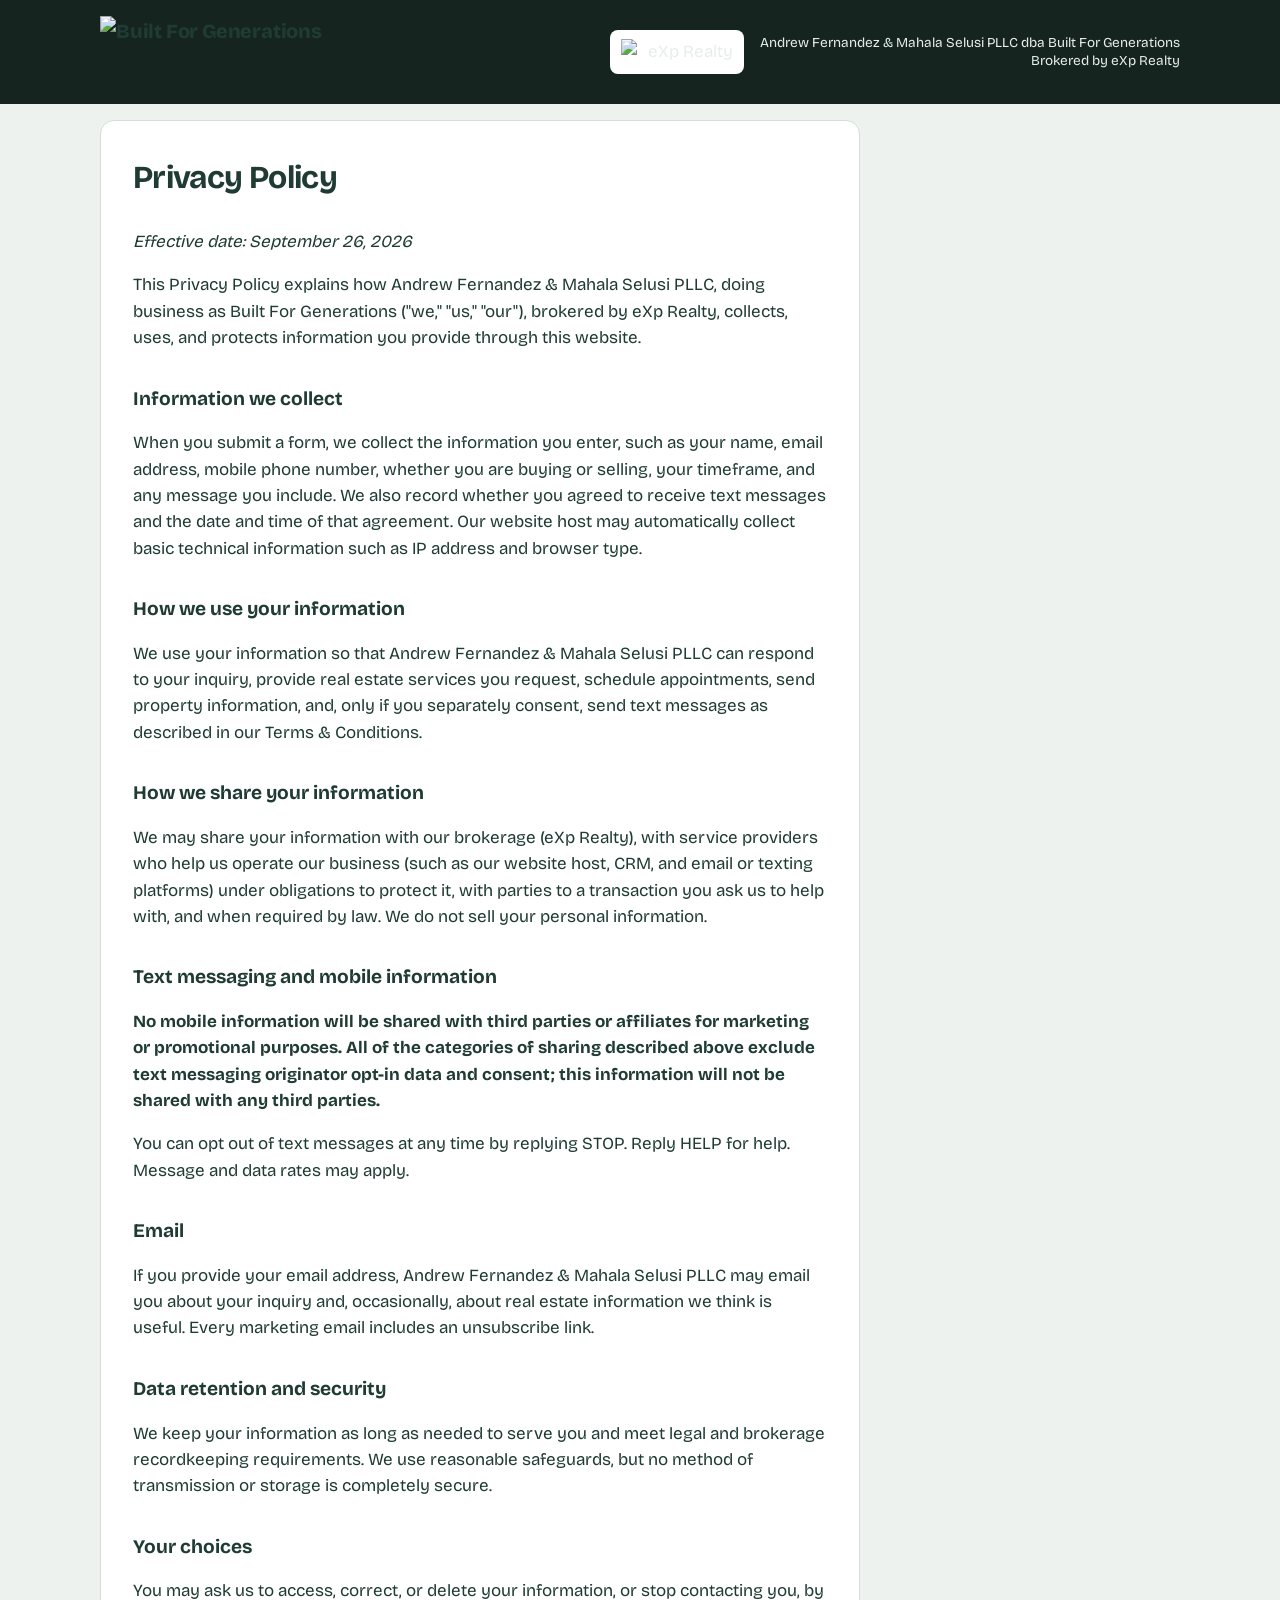
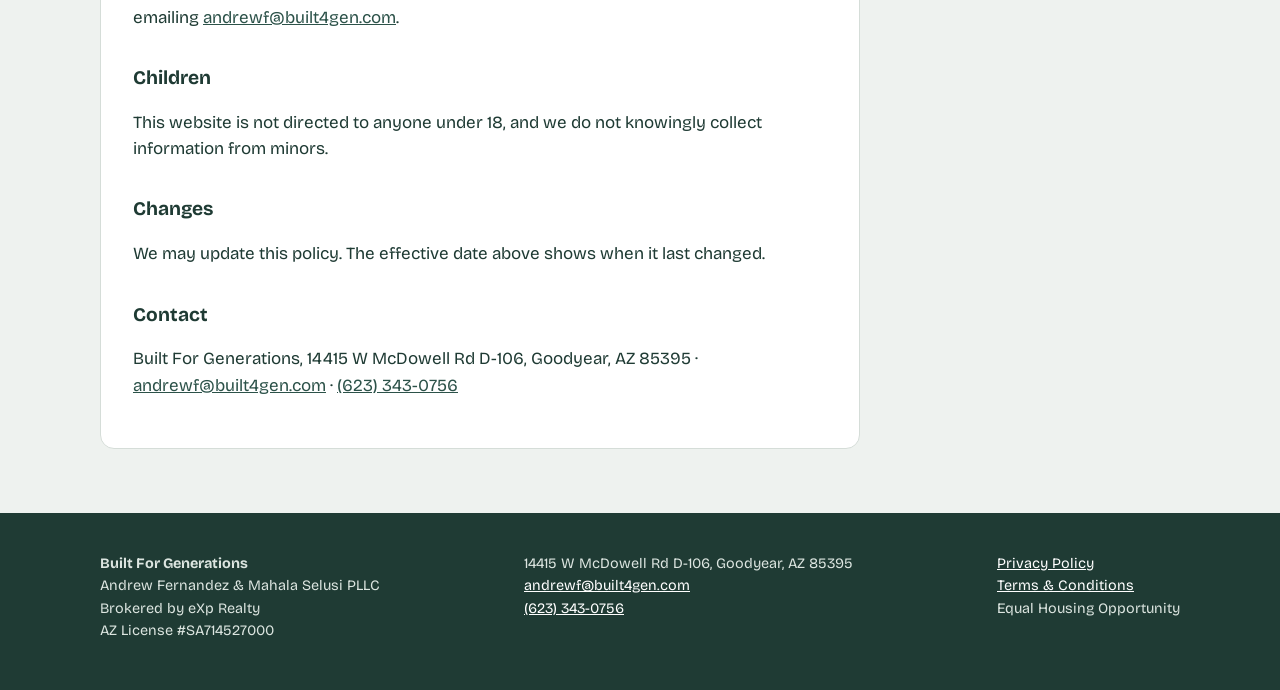
==== privacy.html @ 43c6e9e1 "Add files via upload" ====
<!doctype html><html lang="en"><head><meta charset="utf-8"><meta name="viewport" content="width=device-width, initial-scale=1, viewport-fit=cover"><link href="https://fonts.googleapis.com/css2?family=Bricolage+Grotesque:opsz,wght@12..96,400;12..96,600;12..96,800&display=swap" rel="stylesheet"><link rel="stylesheet" href="style.css"><title>Privacy Policy | Built For Generations</title></head><body><div class="masthead"><div class="wrap"><header class="top">
    <a class="brand" href="/"><img class="team-logo" src="/team-logo.png" alt="Built For Generations"></a>
    <div class="broker">
      <img class="broker-logo" src="/exp-logo.png" alt="eXp Realty">
      <span class="brokered">Andrew Fernandez &amp; Mahala Selusi PLLC dba Built For Generations<br>Brokered by eXp Realty</span>
    </div>
  </header></div></div><div class="wrap">
<article class="legal">
<h1>Privacy Policy</h1>
<p><em>Effective date: September 26, 2026</em></p>
<p>This Privacy Policy explains how Andrew Fernandez &amp; Mahala Selusi PLLC, doing business as Built For Generations ("we," "us," "our"), brokered by eXp Realty, collects, uses, and protects information you provide through this website.</p>

<h2>Information we collect</h2>
<p>When you submit a form, we collect the information you enter, such as your name, email address, mobile phone number, whether you are buying or selling, your timeframe, and any message you include. We also record whether you agreed to receive text messages and the date and time of that agreement. Our website host may automatically collect basic technical information such as IP address and browser type.</p>

<h2>How we use your information</h2>
<p>We use your information so that Andrew Fernandez &amp; Mahala Selusi PLLC can respond to your inquiry, provide real estate services you request, schedule appointments, send property information, and, only if you separately consent, send text messages as described in our Terms &amp; Conditions.</p>

<h2>How we share your information</h2>
<p>We may share your information with our brokerage (eXp Realty), with service providers who help us operate our business (such as our website host, CRM, and email or texting platforms) under obligations to protect it, with parties to a transaction you ask us to help with, and when required by law. We do not sell your personal information.</p>

<h2>Text messaging and mobile information</h2>
<p><strong>No mobile information will be shared with third parties or affiliates for marketing or promotional purposes. All of the categories of sharing described above exclude text messaging originator opt-in data and consent; this information will not be shared with any third parties.</strong></p>
<p>You can opt out of text messages at any time by replying STOP. Reply HELP for help. Message and data rates may apply.</p>

<h2>Email</h2>
<p>If you provide your email address, Andrew Fernandez &amp; Mahala Selusi PLLC may email you about your inquiry and, occasionally, about real estate information we think is useful. Every marketing email includes an unsubscribe link.</p>

<h2>Data retention and security</h2>
<p>We keep your information as long as needed to serve you and meet legal and brokerage recordkeeping requirements. We use reasonable safeguards, but no method of transmission or storage is completely secure.</p>

<h2>Your choices</h2>
<p>You may ask us to access, correct, or delete your information, or stop contacting you, by emailing <a href="mailto:andrewf@built4gen.com">andrewf@built4gen.com</a>.</p>

<h2>Children</h2>
<p>This website is not directed to anyone under 18, and we do not knowingly collect information from minors.</p>

<h2>Changes</h2>
<p>We may update this policy. The effective date above shows when it last changed.</p>

<h2>Contact</h2>
<p>Built For Generations, 14415 W McDowell Rd D-106, Goodyear, AZ 85395 &middot; <a href="mailto:andrewf@built4gen.com">andrewf@built4gen.com</a> &middot; <a href="tel:+16233430756">(623) 343-0756</a></p>
</article>
</div><footer><div class="wrap cols"><div><strong>Built For Generations</strong><br>Andrew Fernandez &amp; Mahala Selusi PLLC<br>Brokered by eXp Realty<br>AZ License #SA714527000</div><div>14415 W McDowell Rd D-106, Goodyear, AZ 85395<br><a href="mailto:andrewf@built4gen.com">andrewf@built4gen.com</a><br><a href="tel:+16233430756">(623) 343-0756</a></div><div><a href="/privacy.html">Privacy Policy</a><br><a href="/terms.html">Terms &amp; Conditions</a><br>Equal Housing Opportunity</div></div></footer></body></html>
---- style.css ----
:root{
  --juniper:#1F3B34; --juniper-2:#2C5249; --sky:#EEF2EF; --paper:#FFFFFF;
  --gold:#C8912E; --stone:#6B7570; --line:#D5DDD8; --err:#A33A2B;
  box-sizing:border-box;
  padding-top:env(safe-area-inset-top,0px); padding-bottom:env(safe-area-inset-bottom,0px);
}
*,*::before,*::after{box-sizing:inherit}
html{scroll-padding-top:env(safe-area-inset-top,0px)}
body{margin:0;background:var(--sky);color:var(--juniper);font-family:"Bricolage Grotesque",system-ui,-apple-system,"Segoe UI",sans-serif;font-size:1.0625rem;line-height:1.55}
a{color:var(--juniper-2)}
a:focus-visible,button:focus-visible,input:focus-visible,select:focus-visible,textarea:focus-visible{outline:3px solid var(--gold);outline-offset:2px}
.wrap{max-width:1120px;margin:0 auto;padding:0 1.25rem}
header.top{display:flex;justify-content:space-between;align-items:center;gap:1rem;padding:1.25rem 0;flex-wrap:wrap}
.brand{font-weight:800;font-size:1.25rem;letter-spacing:-.01em;text-decoration:none;color:var(--juniper)}
.brokered{font-size:.9rem;color:var(--stone)}
.hero{display:grid;grid-template-columns:1.1fr .9fr;gap:3rem;align-items:start;padding:2.5rem 0 4rem}
.hero h1{font-size:clamp(2.4rem,5.5vw,4.25rem);line-height:1.02;letter-spacing:-.03em;font-weight:800;margin:0 0 1.25rem;max-width:12ch}
.hero p.lede{font-size:1.2rem;max-width:34ch;margin:0 0 1.75rem;color:var(--juniper-2)}
.points{list-style:none;padding:0;margin:0;display:grid;gap:.75rem;max-width:40ch}
.points li{padding-left:1.25rem;border-left:3px solid var(--gold)}
.card{background:var(--paper);border:1px solid var(--line);border-radius:14px;padding:1.75rem}
.card h2{margin:0 0 .25rem;font-size:1.4rem}
.card .sub{margin:0 0 1.25rem;color:var(--stone);font-size:.95rem}
label{display:block;font-weight:600;font-size:.95rem;margin:0 0 .35rem}
.field{margin-bottom:1rem}
input[type=text],input[type=email],input[type=tel],select,textarea{width:100%;font:inherit;font-size:1rem;padding:.7rem .8rem;border:1px solid #B9C4BE;border-radius:8px;background:#fff;color:var(--juniper)}
textarea{min-height:90px;resize:vertical}
.row{display:grid;grid-template-columns:1fr 1fr;gap:.75rem}
.consent{display:grid;grid-template-columns:auto 1fr;gap:.6rem;align-items:start;font-size:.82rem;line-height:1.45;color:#3B4A45;margin:.9rem 0;font-weight:400}
.consent input{margin-top:.2rem;width:18px;height:18px;accent-color:var(--juniper)}
.fine{font-size:.78rem;color:var(--stone);line-height:1.45}
button.cta{width:100%;font:inherit;font-weight:700;font-size:1.05rem;padding:.9rem;border:0;border-radius:8px;background:var(--juniper);color:#fff;cursor:pointer;margin-top:.5rem}
button.cta:hover{background:var(--juniper-2)}
.hidden{position:absolute;left:-9999px}
.ridge{display:block;width:100%;height:auto}
footer{background:var(--juniper);color:#DCE5E0;padding:2.5rem 0 3rem;font-size:.9rem}
footer a{color:#fff}
footer .cols{display:flex;flex-wrap:wrap;justify-content:space-between;gap:1.5rem}
.legal{background:var(--paper);border:1px solid var(--line);border-radius:14px;padding:2rem;margin:1rem 0 4rem;max-width:760px}
.legal h1{font-size:2rem;letter-spacing:-.02em;margin-top:0}
.legal h2{font-size:1.2rem;margin-top:2rem}
.legal p,.legal li{max-width:70ch}
@media (max-width:860px){.hero{grid-template-columns:1fr;gap:2rem}.row{grid-template-columns:1fr}}
@media (prefers-color-scheme:dark){:root:not([data-theme="light"]){--sky:#15221E;--paper:#1C2C27;--juniper:#E7EEEA;--juniper-2:#C6D6CE;--line:#2F433C;--stone:#9AA8A1}
 :root:not([data-theme="light"]) input,:root:not([data-theme="light"]) select,:root:not([data-theme="light"]) textarea{background:#12201B;color:#E7EEEA;border-color:#3A5048}
 :root:not([data-theme="light"]) .consent{color:#C6D6CE}
 :root:not([data-theme="light"]) button.cta{background:var(--gold);color:#15221E}
 :root:not([data-theme="light"]) footer{background:#0E1815}}
.team-logo{display:block;height:56px;width:auto;max-width:220px}
.broker{display:flex;align-items:center;gap:.75rem;text-align:right}
.broker-logo{display:block;height:48px;width:auto;max-width:160px}
@media (max-width:600px){header.top{flex-direction:column;align-items:flex-start}.broker{text-align:left}.team-logo{height:48px}.broker-logo{height:40px}}
/* Masthead: dark band so the gold/white team logo reads; eXp logo on a white tile */
.masthead{background:#15241F;color:#E7EEEA}
.masthead header.top{padding:1rem 0}
.team-logo{height:72px;max-width:none}
.broker{gap:1rem}
.broker .brokered{color:#E7EEEA;font-size:.85rem;line-height:1.35}
.broker-logo{height:auto;width:112px;max-width:none;background:#fff;padding:.55rem .7rem;border-radius:8px;box-sizing:content-box}
@media (max-width:600px){.team-logo{height:60px}.broker-logo{width:92px}.masthead header.top{gap:.9rem}}
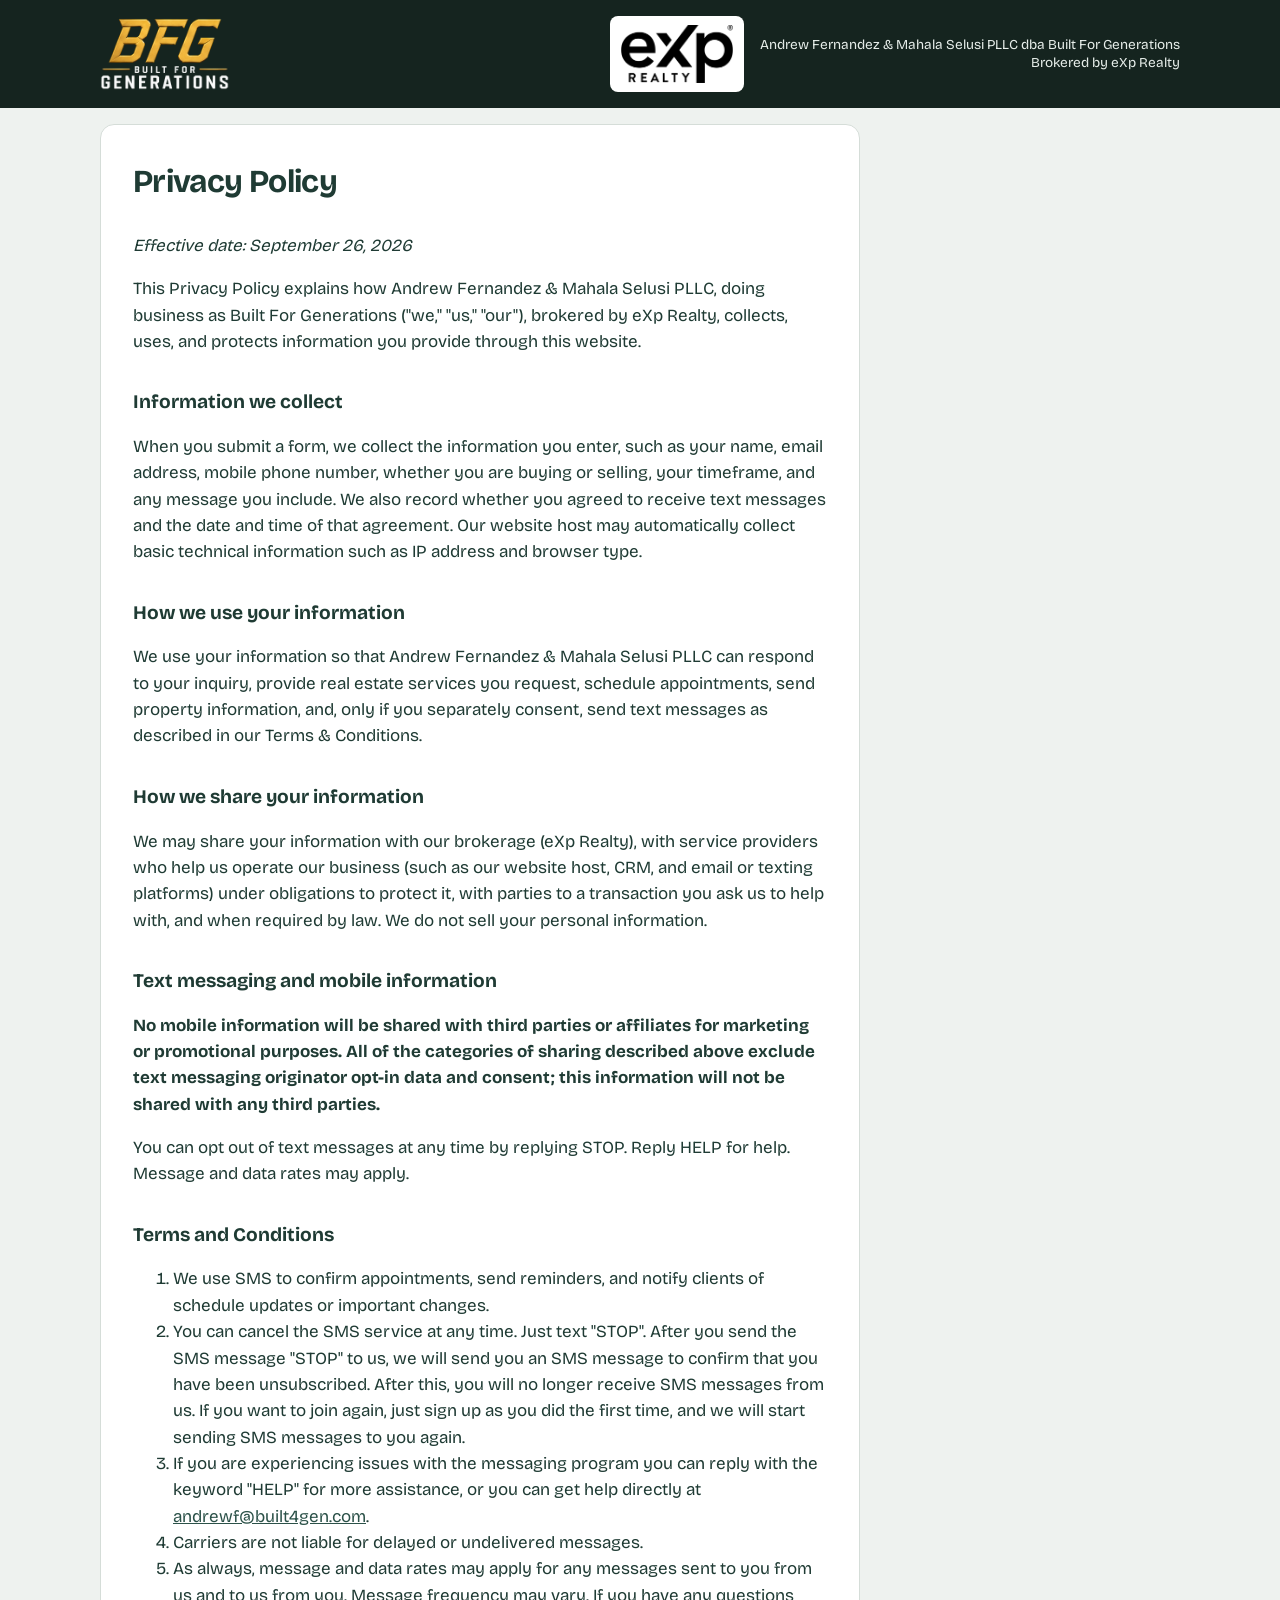
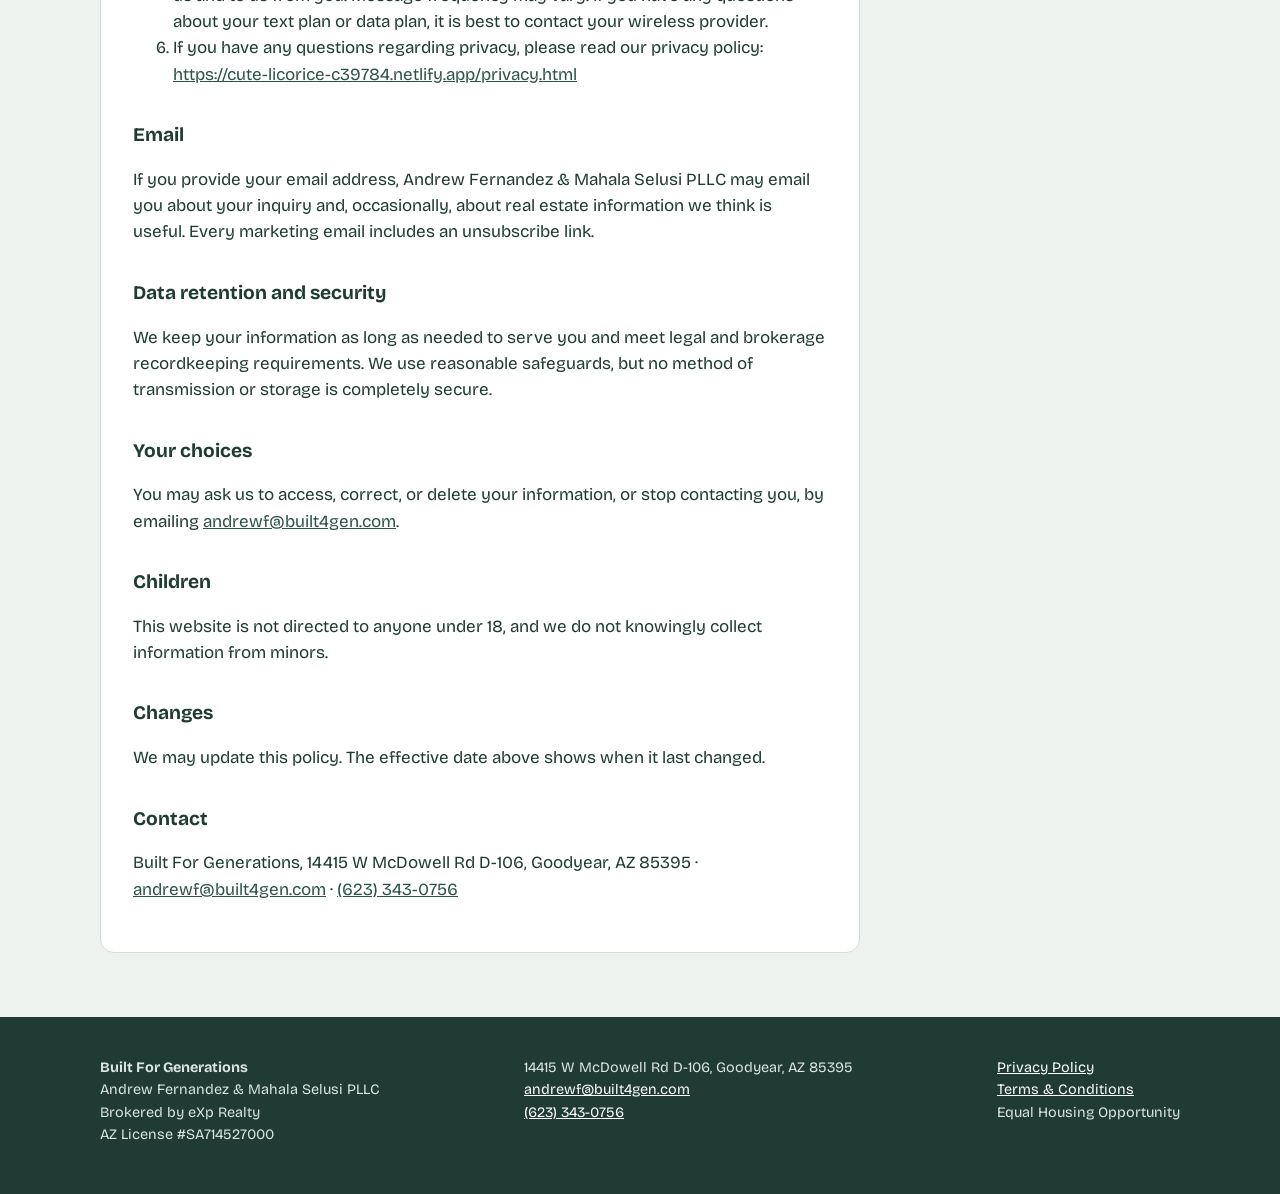
==== commit c1d9b5d1: "Add files via upload" ====
--- a/privacy.html
+++ b/privacy.html
@@ -23,6 +23,16 @@
 <p><strong>No mobile information will be shared with third parties or affiliates for marketing or promotional purposes. All of the categories of sharing described above exclude text messaging originator opt-in data and consent; this information will not be shared with any third parties.</strong></p>
 <p>You can opt out of text messages at any time by replying STOP. Reply HELP for help. Message and data rates may apply.</p>
 
+<h2>Terms and Conditions</h2>
+<ol>
+<li>We use SMS to confirm appointments, send reminders, and notify clients of schedule updates or important changes.</li>
+<li>You can cancel the SMS service at any time. Just text "STOP". After you send the SMS message "STOP" to us, we will send you an SMS message to confirm that you have been unsubscribed. After this, you will no longer receive SMS messages from us. If you want to join again, just sign up as you did the first time, and we will start sending SMS messages to you again.</li>
+<li>If you are experiencing issues with the messaging program you can reply with the keyword "HELP" for more assistance, or you can get help directly at <a href="mailto:andrewf@built4gen.com">andrewf@built4gen.com</a>.</li>
+<li>Carriers are not liable for delayed or undelivered messages.</li>
+<li>As always, message and data rates may apply for any messages sent to you from us and to us from you. Message frequency may vary. If you have any questions about your text plan or data plan, it is best to contact your wireless provider.</li>
+<li>If you have any questions regarding privacy, please read our privacy policy: <a href="https://cute-licorice-c39784.netlify.app/privacy.html">https://cute-licorice-c39784.netlify.app/privacy.html</a></li>
+</ol>
+
 <h2>Email</h2>
 <p>If you provide your email address, Andrew Fernandez &amp; Mahala Selusi PLLC may email you about your inquiry and, occasionally, about real estate information we think is useful. Every marketing email includes an unsubscribe link.</p>
 
